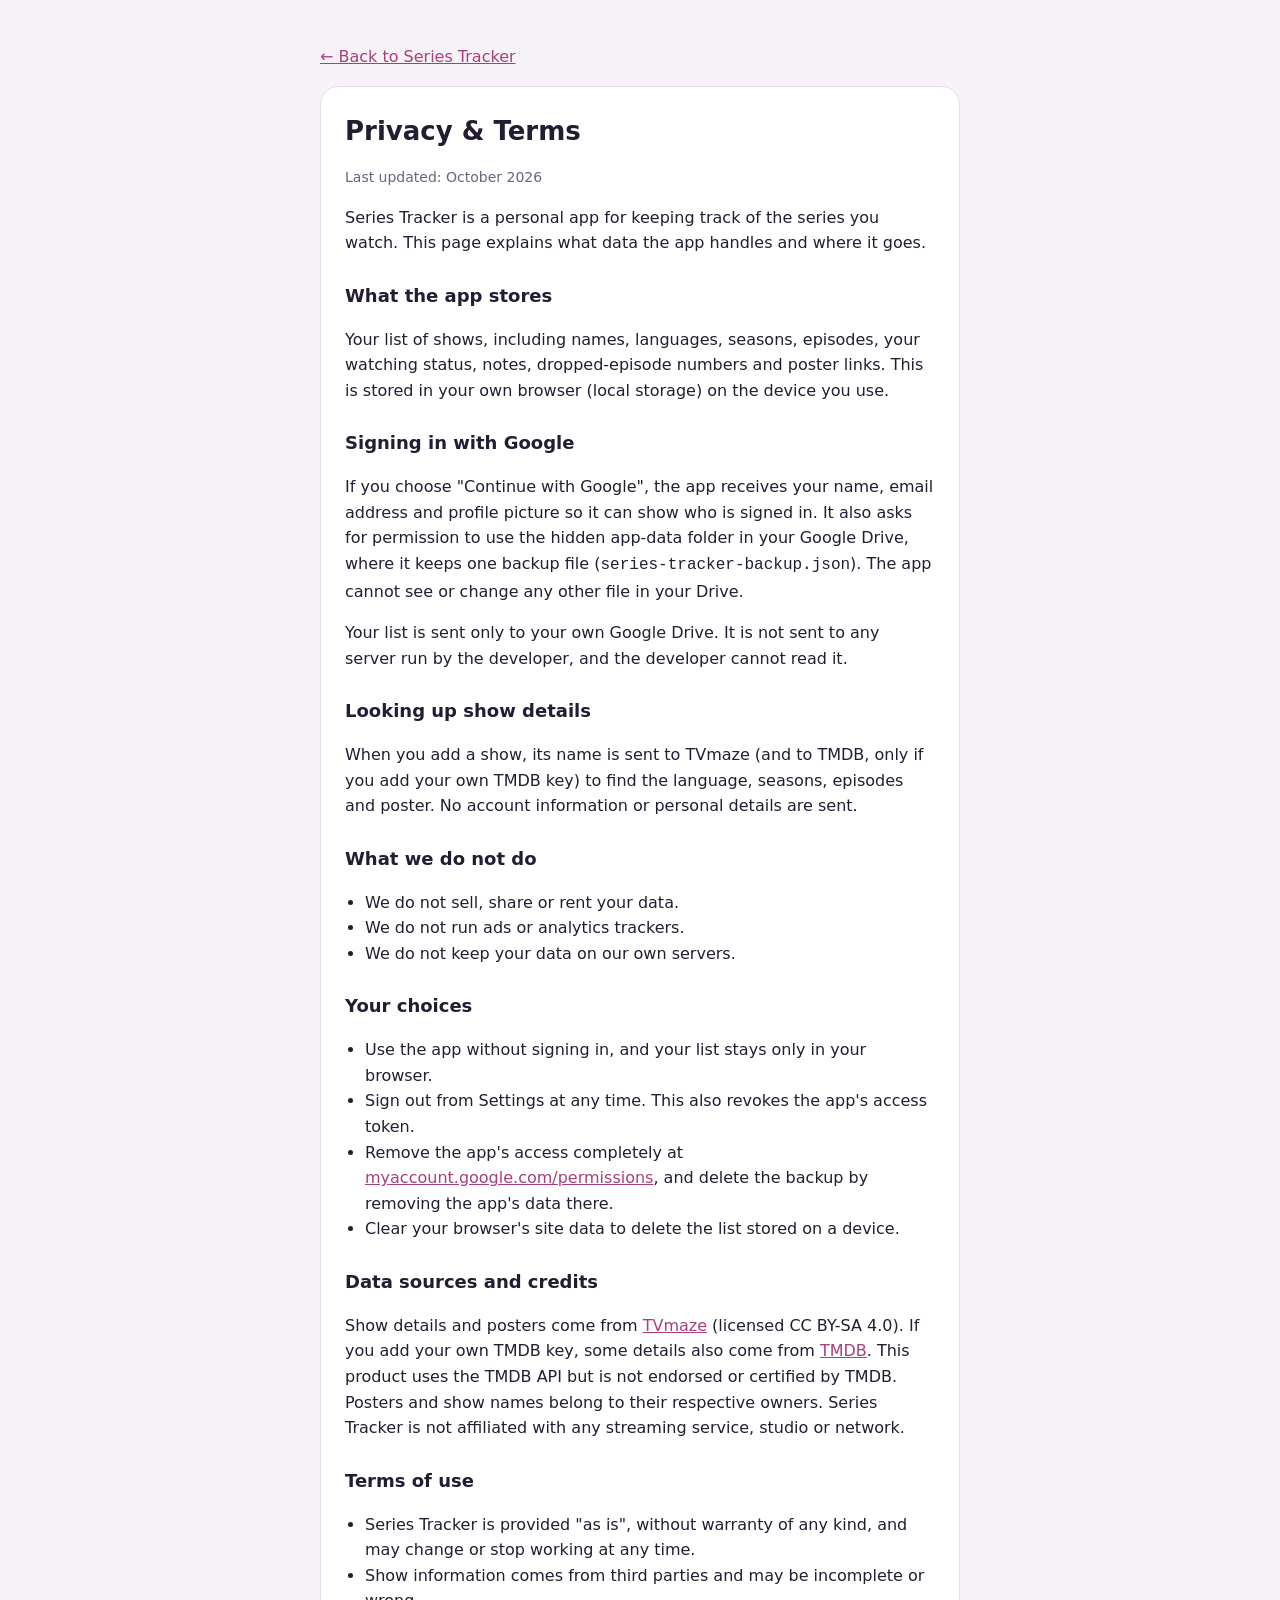
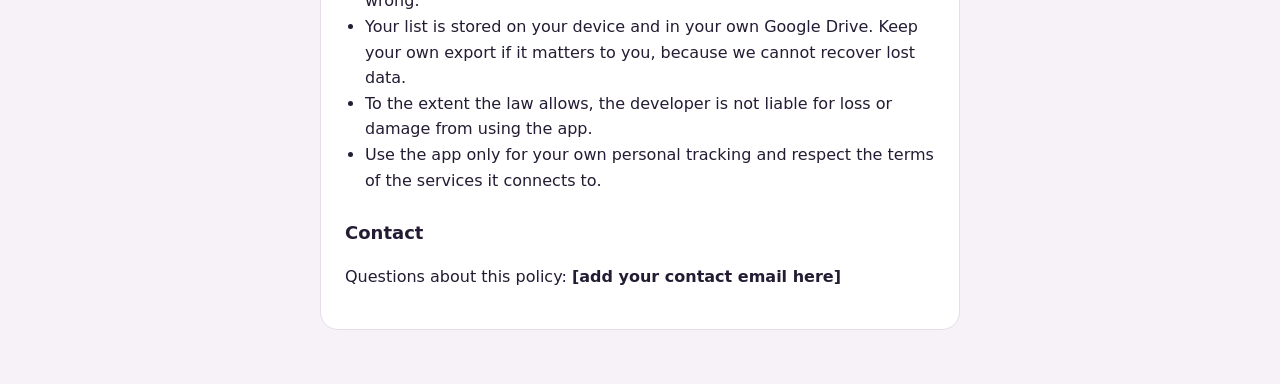
==== privacy.html @ 06abb79b "Add files via upload" ====
<!DOCTYPE html>
<html lang="en">
<head>
<meta charset="UTF-8">
<meta name="viewport" content="width=device-width,initial-scale=1">
<meta name="color-scheme" content="light dark">
<title>Privacy &amp; Terms – Series Tracker</title>
<style>
:root{--bg:#f7f2f8;--surface:#fff;--text:#241c33;--muted:#6b6180;--accent:#a83f7c;--line:#e7dcec}
@media (prefers-color-scheme:dark){:root{--bg:#120f1c;--surface:#1b1727;--text:#efe9f6;--muted:#a79bbd;--accent:#e08ac0;--line:#2f2840}}
*{box-sizing:border-box}
body{margin:0;background:var(--bg);color:var(--text);font:16px/1.6 system-ui,-apple-system,"Segoe UI",Roboto,sans-serif}
main{max-width:680px;margin:0 auto;padding:28px 20px 56px}
.card{background:var(--surface);border:1px solid var(--line);border-radius:18px;padding:24px}
h1{margin:0 0 4px;font-size:26px}
h2{margin:26px 0 6px;font-size:18px}
p,li{color:var(--text)}
.muted{color:var(--muted);font-size:14px}
a{color:var(--accent)}
ul{padding-left:20px}
</style>
</head>
<body>
<main>
<p><a href="./">← Back to Series Tracker</a></p>
<div class="card">
<h1>Privacy &amp; Terms</h1>
<p class="muted">Last updated: October 2026</p>

<p>Series Tracker is a personal app for keeping track of the series you watch. This page explains what data the app handles and where it goes.</p>

<h2>What the app stores</h2>
<p>Your list of shows, including names, languages, seasons, episodes, your watching status, notes, dropped-episode numbers and poster links. This is stored in your own browser (local storage) on the device you use.</p>

<h2>Signing in with Google</h2>
<p>If you choose "Continue with Google", the app receives your name, email address and profile picture so it can show who is signed in. It also asks for permission to use the hidden app-data folder in your Google Drive, where it keeps one backup file (<code>series-tracker-backup.json</code>). The app cannot see or change any other file in your Drive.</p>
<p>Your list is sent only to your own Google Drive. It is not sent to any server run by the developer, and the developer cannot read it.</p>

<h2>Looking up show details</h2>
<p>When you add a show, its name is sent to TVmaze (and to TMDB, only if you add your own TMDB key) to find the language, seasons, episodes and poster. No account information or personal details are sent.</p>

<h2>What we do not do</h2>
<ul>
<li>We do not sell, share or rent your data.</li>
<li>We do not run ads or analytics trackers.</li>
<li>We do not keep your data on our own servers.</li>
</ul>

<h2>Your choices</h2>
<ul>
<li>Use the app without signing in, and your list stays only in your browser.</li>
<li>Sign out from Settings at any time. This also revokes the app's access token.</li>
<li>Remove the app's access completely at <a href="https://myaccount.google.com/permissions">myaccount.google.com/permissions</a>, and delete the backup by removing the app's data there.</li>
<li>Clear your browser's site data to delete the list stored on a device.</li>
</ul>

<h2>Data sources and credits</h2>
<p>Show details and posters come from <a href="https://www.tvmaze.com">TVmaze</a> (licensed CC BY-SA 4.0). If you add your own TMDB key, some details also come from <a href="https://www.themoviedb.org">TMDB</a>. This product uses the TMDB API but is not endorsed or certified by TMDB. Posters and show names belong to their respective owners. Series Tracker is not affiliated with any streaming service, studio or network.</p>

<h2>Terms of use</h2>
<ul>
<li>Series Tracker is provided "as is", without warranty of any kind, and may change or stop working at any time.</li>
<li>Show information comes from third parties and may be incomplete or wrong.</li>
<li>Your list is stored on your device and in your own Google Drive. Keep your own export if it matters to you, because we cannot recover lost data.</li>
<li>To the extent the law allows, the developer is not liable for loss or damage from using the app.</li>
<li>Use the app only for your own personal tracking and respect the terms of the services it connects to.</li>
</ul>

<h2>Contact</h2>
<p>Questions about this policy: <b>[add your contact email here]</b></p>
</div>
</main>
</body>
</html>
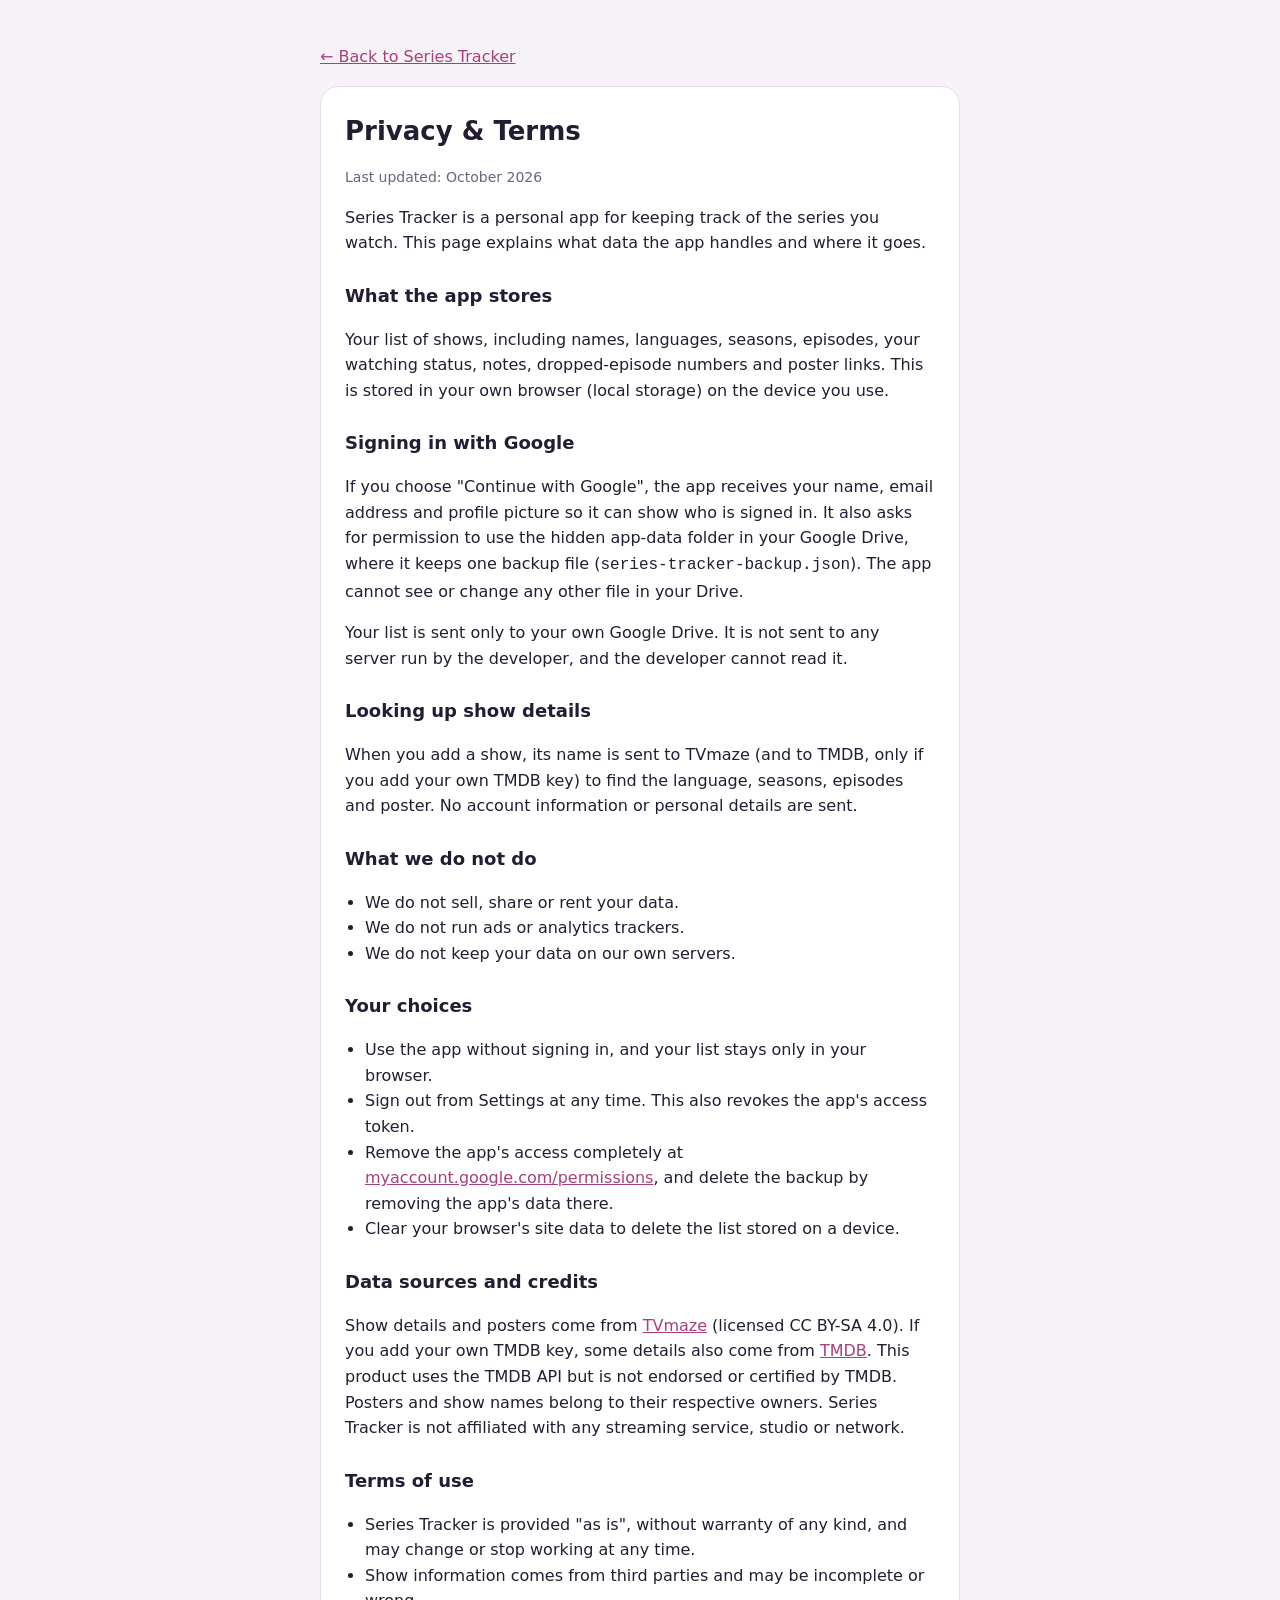
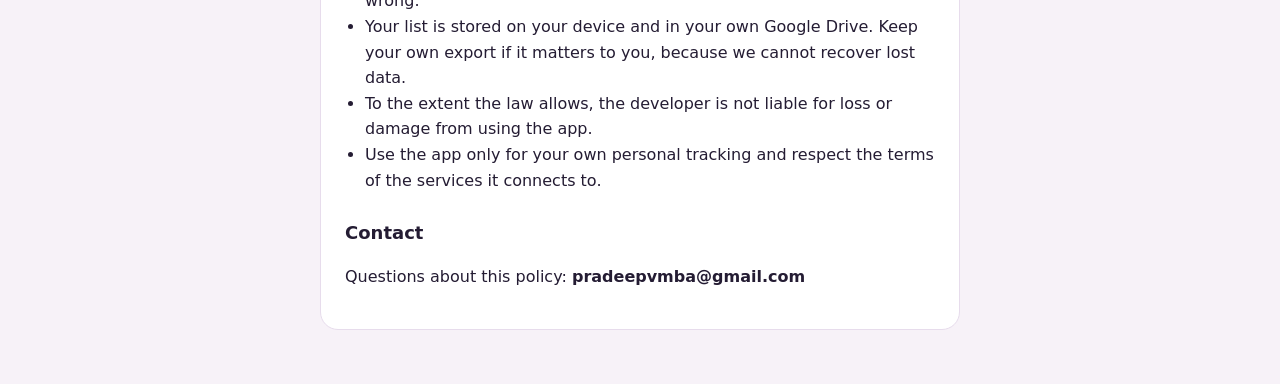
==== commit f7ed2af8: "Update privacy.html" ====
--- a/privacy.html
+++ b/privacy.html
@@ -67,7 +67,7 @@
 </ul>
 
 <h2>Contact</h2>
-<p>Questions about this policy: <b>[add your contact email here]</b></p>
+<p>Questions about this policy: <b>pradeepvmba@gmail.com</b></p>
 </div>
 </main>
 </body>
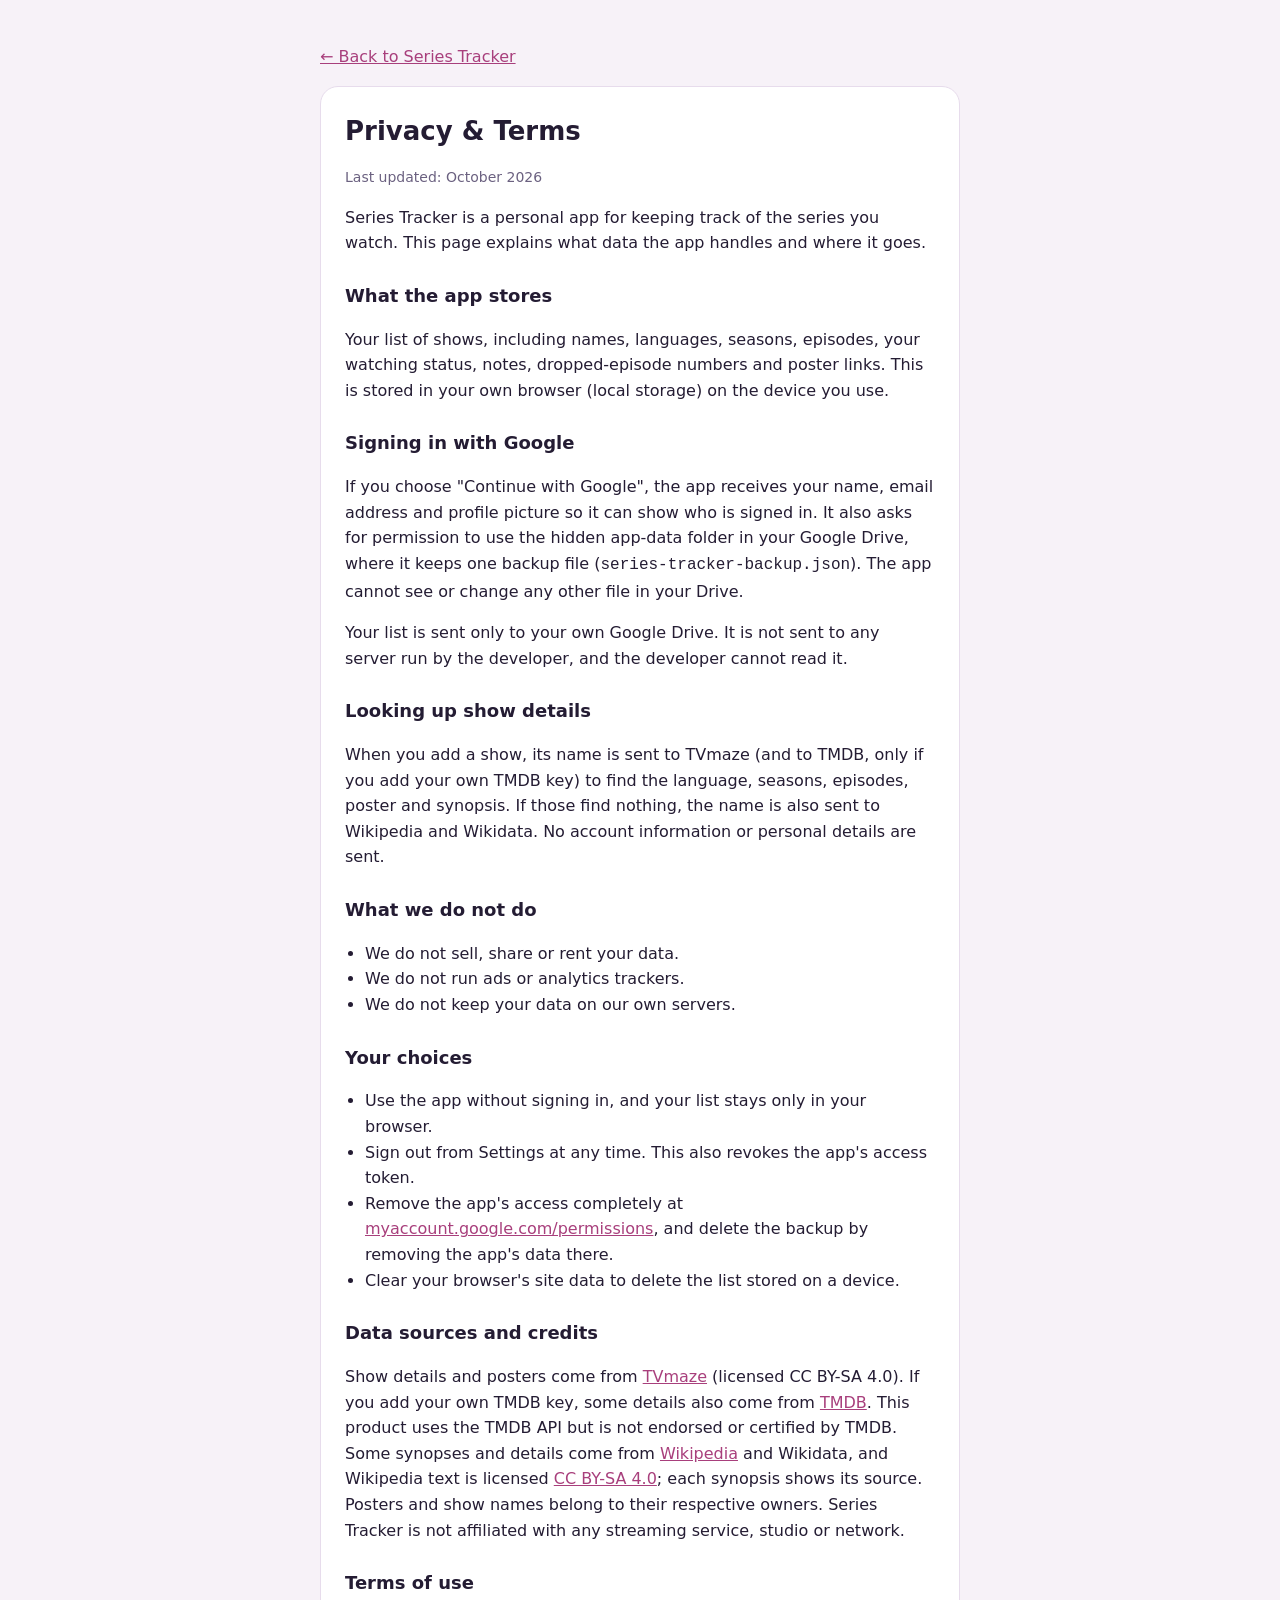
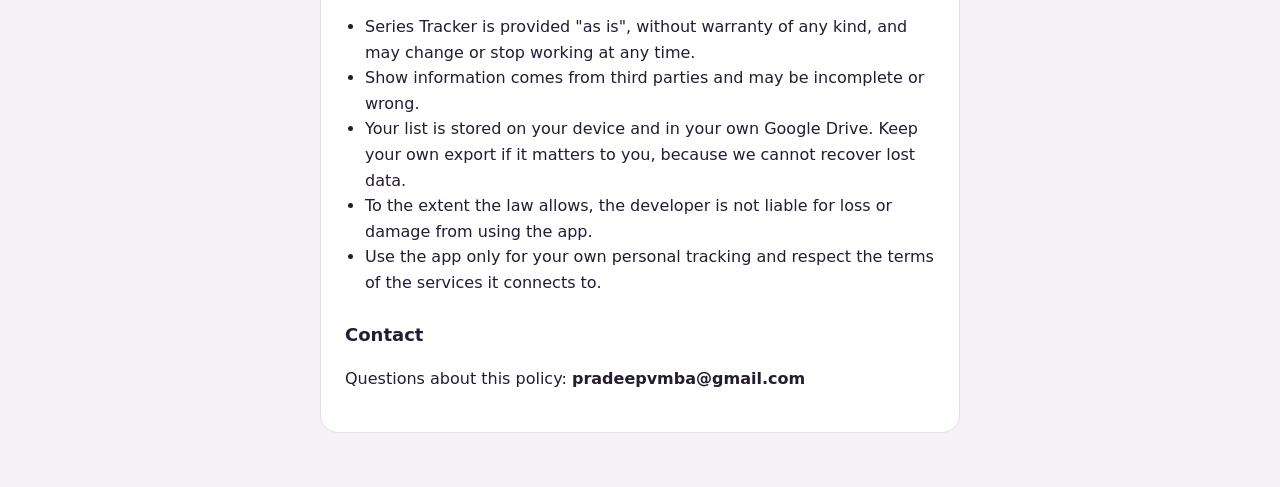
==== commit 02f65281: "Add files via upload" ====
--- a/privacy.html
+++ b/privacy.html
@@ -37,7 +37,7 @@
 <p>Your list is sent only to your own Google Drive. It is not sent to any server run by the developer, and the developer cannot read it.</p>
 
 <h2>Looking up show details</h2>
-<p>When you add a show, its name is sent to TVmaze (and to TMDB, only if you add your own TMDB key) to find the language, seasons, episodes and poster. No account information or personal details are sent.</p>
+<p>When you add a show, its name is sent to TVmaze (and to TMDB, only if you add your own TMDB key) to find the language, seasons, episodes, poster and synopsis. If those find nothing, the name is also sent to Wikipedia and Wikidata. No account information or personal details are sent.</p>
 
 <h2>What we do not do</h2>
 <ul>
@@ -55,7 +55,7 @@
 </ul>
 
 <h2>Data sources and credits</h2>
-<p>Show details and posters come from <a href="https://www.tvmaze.com">TVmaze</a> (licensed CC BY-SA 4.0). If you add your own TMDB key, some details also come from <a href="https://www.themoviedb.org">TMDB</a>. This product uses the TMDB API but is not endorsed or certified by TMDB. Posters and show names belong to their respective owners. Series Tracker is not affiliated with any streaming service, studio or network.</p>
+<p>Show details and posters come from <a href="https://www.tvmaze.com">TVmaze</a> (licensed CC BY-SA 4.0). If you add your own TMDB key, some details also come from <a href="https://www.themoviedb.org">TMDB</a>. This product uses the TMDB API but is not endorsed or certified by TMDB. Some synopses and details come from <a href="https://www.wikipedia.org">Wikipedia</a> and Wikidata, and Wikipedia text is licensed <a href="https://creativecommons.org/licenses/by-sa/4.0/">CC BY-SA 4.0</a>; each synopsis shows its source. Posters and show names belong to their respective owners. Series Tracker is not affiliated with any streaming service, studio or network.</p>
 
 <h2>Terms of use</h2>
 <ul>
